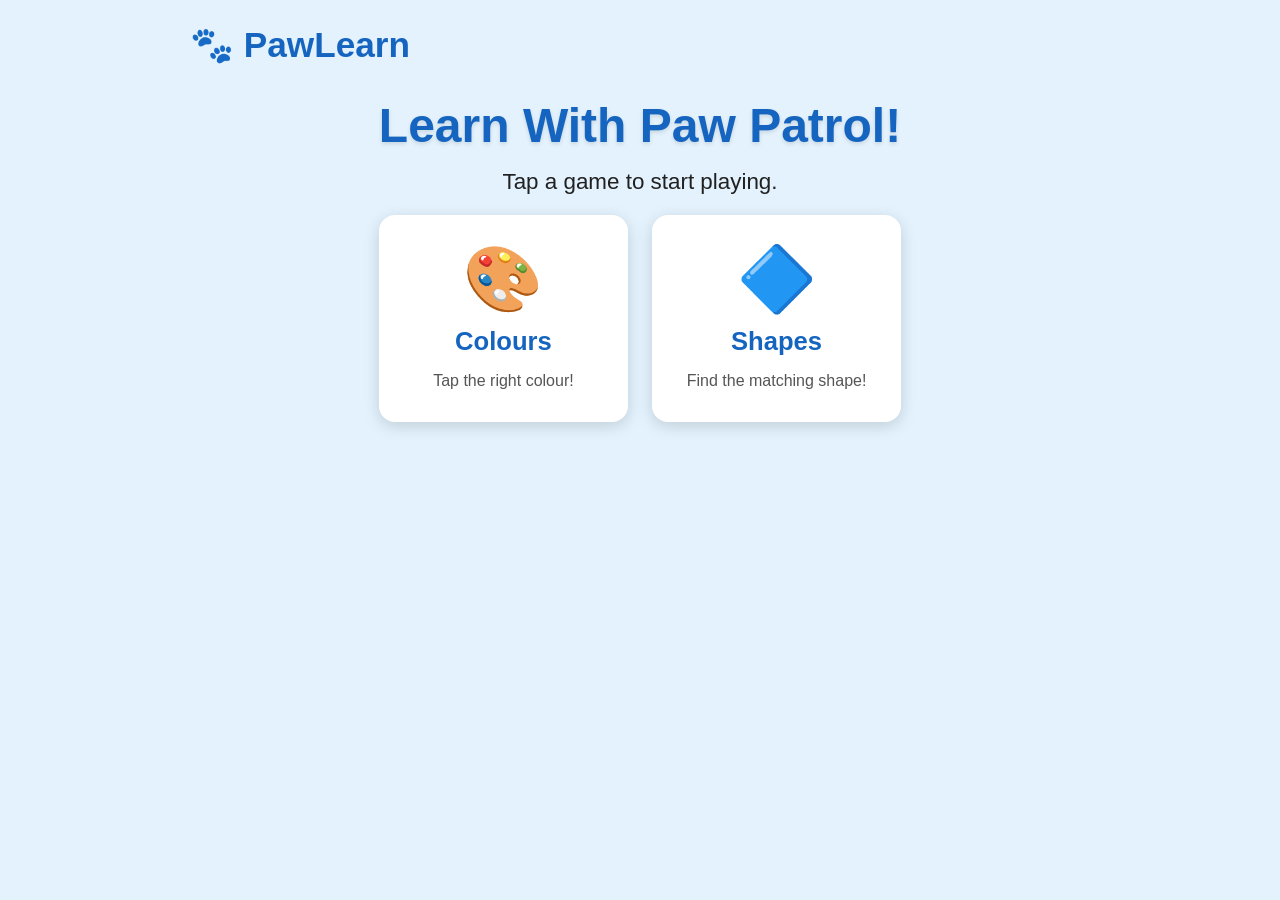
==== index.html @ caae35ad "Scaffold PWA project structure for toddler learning game Co-authored-by: janhelberg <7656835+janhelb" ====
<!DOCTYPE html>
<html lang="en">
<head>
  <meta charset="UTF-8" />
  <meta name="viewport" content="width=device-width, initial-scale=1.0, maximum-scale=1.0, user-scalable=no" />
  <meta name="description" content="Learn With Paw Patrol – a fun toddler learning game." />
  <meta name="theme-color" content="#1565c0" />
  <meta name="mobile-web-app-capable" content="yes" />
  <meta name="apple-mobile-web-app-capable" content="yes" />
  <meta name="apple-mobile-web-app-status-bar-style" content="black-translucent" />
  <meta name="apple-mobile-web-app-title" content="PawLearn" />

  <title>Learn With Paw Patrol</title>

  <!-- PWA Manifest -->
  <link rel="manifest" href="manifest.json" />

  <!-- App icon for iOS / older Android -->
  <link rel="apple-touch-icon" href="shared/icons/icon.svg" />

  <!-- Shared stylesheet -->
  <link rel="stylesheet" href="css/style.css" />
</head>
<body>

  <header class="site-header">
    <span class="logo">🐾 PawLearn</span>
  </header>

  <main>
    <h1>Learn With Paw Patrol!</h1>
    <p class="mb-1">Tap a game to start playing.</p>

    <nav class="game-grid" aria-label="Game selection">

      <!-- Colours game -->
      <a class="game-card" href="games/colors/index.html" aria-label="Play the Colours game">
        <span class="icon" aria-hidden="true">🎨</span>
        <span class="title">Colours</span>
        <span class="desc">Tap the right colour!</span>
      </a>

      <!-- Shapes game -->
      <a class="game-card" href="games/shapes/index.html" aria-label="Play the Shapes game">
        <span class="icon" aria-hidden="true">🔷</span>
        <span class="title">Shapes</span>
        <span class="desc">Find the matching shape!</span>
      </a>

    </nav>
  </main>

  <!-- PWA Service Worker registration -->
  <script>
    if ('serviceWorker' in navigator) {
      window.addEventListener('load', () => {
        navigator.serviceWorker
          .register('./sw.js', { scope: './' })
          .then(reg => console.log('[SW] Registered, scope:', reg.scope))
          .catch(err => console.warn('[SW] Registration failed:', err));
      });
    }
  </script>

</body>
</html>
---- css/style.css ----
/* =============================================================
   LearnWithPawPatrol – shared stylesheet
   ============================================================= */

/* ---- Reset & base ---- */
*, *::before, *::after {
  box-sizing: border-box;
  margin: 0;
  padding: 0;
}

:root {
  --color-bg:       #e3f2fd;
  --color-primary:  #1565c0;
  --color-accent:   #f9a825;
  --color-text:     #212121;
  --color-card:     #ffffff;
  --radius:         16px;
  --shadow:         0 4px 16px rgba(0, 0, 0, 0.15);
  --font-size-base: clamp(1rem, 3vw, 1.4rem);
}

html, body {
  height: 100%;
  width: 100%;
  overflow-x: hidden;
}

body {
  font-family: 'Segoe UI', Tahoma, Geneva, Verdana, sans-serif;
  background: var(--color-bg);
  color: var(--color-text);
  font-size: var(--font-size-base);
  display: flex;
  flex-direction: column;
  align-items: center;
  min-height: 100%;
  padding: 1rem;
}

/* ---- Typography ---- */
h1 {
  font-size: clamp(1.8rem, 6vw, 3rem);
  color: var(--color-primary);
  text-align: center;
  margin-bottom: 0.25em;
  text-shadow: 0 2px 4px rgba(0,0,0,0.12);
}

h2 {
  font-size: clamp(1.2rem, 4vw, 2rem);
  color: var(--color-primary);
  text-align: center;
  margin-bottom: 0.5em;
}

p {
  text-align: center;
  line-height: 1.5;
}

/* ---- Header / branding bar ---- */
.site-header {
  width: 100%;
  max-width: 900px;
  display: flex;
  align-items: center;
  justify-content: space-between;
  padding: 0.5rem 0;
  margin-bottom: 1.5rem;
}

.site-header .logo {
  font-size: clamp(1.4rem, 5vw, 2.2rem);
  font-weight: 700;
  color: var(--color-primary);
  text-decoration: none;
}

.back-btn {
  display: inline-flex;
  align-items: center;
  gap: 0.4em;
  background: var(--color-primary);
  color: #fff;
  border: none;
  border-radius: var(--radius);
  padding: 0.5em 1.2em;
  font-size: clamp(0.9rem, 2.5vw, 1.1rem);
  font-weight: 600;
  cursor: pointer;
  text-decoration: none;
  transition: background 0.2s, transform 0.1s;
}

.back-btn:hover  { background: #0d47a1; }
.back-btn:active { transform: scale(0.96); }

/* ---- Game-card grid (main menu) ---- */
.game-grid {
  display: grid;
  grid-template-columns: repeat(auto-fit, minmax(220px, 1fr));
  gap: 1.5rem;
  width: 100%;
  max-width: 900px;
  margin-top: 1rem;
}

.game-card {
  background: var(--color-card);
  border-radius: var(--radius);
  box-shadow: var(--shadow);
  padding: 2rem 1.5rem;
  display: flex;
  flex-direction: column;
  align-items: center;
  gap: 1rem;
  text-decoration: none;
  color: var(--color-text);
  transition: transform 0.15s, box-shadow 0.15s;
  cursor: pointer;
}

.game-card:hover  { transform: translateY(-4px); box-shadow: 0 8px 24px rgba(0,0,0,0.18); }
.game-card:active { transform: scale(0.97); }

.game-card .icon {
  font-size: 4rem;
  line-height: 1;
}

.game-card .title {
  font-size: clamp(1.2rem, 3.5vw, 1.6rem);
  font-weight: 700;
  color: var(--color-primary);
}

.game-card .desc {
  font-size: clamp(0.85rem, 2.5vw, 1rem);
  color: #555;
  text-align: center;
}

/* ---- Canvas wrapper ---- */
.canvas-wrap {
  display: flex;
  justify-content: center;
  align-items: center;
  width: 100%;
  max-width: 600px;
  margin: 0 auto 1rem;
}

canvas {
  border-radius: var(--radius);
  box-shadow: var(--shadow);
  background: #fff;
  display: block;
  width: 100%;
  height: auto;
  touch-action: manipulation;
}

/* ---- Answer / choice buttons ---- */
.choices {
  display: flex;
  flex-wrap: wrap;
  justify-content: center;
  gap: 0.75rem;
  width: 100%;
  max-width: 600px;
  margin: 0 auto;
}

.choice-btn {
  flex: 1 1 40%;
  min-width: 120px;
  max-width: 220px;
  border: 4px solid transparent;
  border-radius: var(--radius);
  padding: 1rem 0.5rem;
  font-size: clamp(1rem, 3.5vw, 1.3rem);
  font-weight: 700;
  cursor: pointer;
  transition: transform 0.12s, box-shadow 0.12s, border-color 0.12s;
  box-shadow: var(--shadow);
}

.choice-btn:hover  { transform: scale(1.05); }
.choice-btn:active { transform: scale(0.97); }
.choice-btn.correct   { border-color: #2e7d32 !important; box-shadow: 0 0 0 4px #a5d6a7; }
.choice-btn.incorrect { border-color: #c62828 !important; box-shadow: 0 0 0 4px #ef9a9a; }

/* ---- Score / feedback banner ---- */
.score-bar {
  display: flex;
  align-items: center;
  justify-content: center;
  gap: 1.5rem;
  width: 100%;
  max-width: 600px;
  margin-bottom: 1rem;
}

.score-badge {
  background: var(--color-primary);
  color: #fff;
  border-radius: 999px;
  padding: 0.3em 1em;
  font-size: clamp(0.9rem, 2.5vw, 1.1rem);
  font-weight: 700;
}

.feedback {
  font-size: clamp(1.1rem, 4vw, 1.6rem);
  font-weight: 700;
  min-height: 2em;
  text-align: center;
  color: var(--color-primary);
  transition: opacity 0.3s;
}

/* ---- Instruction label ---- */
.instruction {
  font-size: clamp(1rem, 3.5vw, 1.4rem);
  font-weight: 600;
  text-align: center;
  color: var(--color-primary);
  margin-bottom: 0.75rem;
}

/* ---- Utility ---- */
.visually-hidden {
  position: absolute;
  width: 1px; height: 1px;
  overflow: hidden;
  clip: rect(0 0 0 0);
  white-space: nowrap;
}

.mt-1 { margin-top: 1rem; }
.mb-1 { margin-bottom: 1rem; }
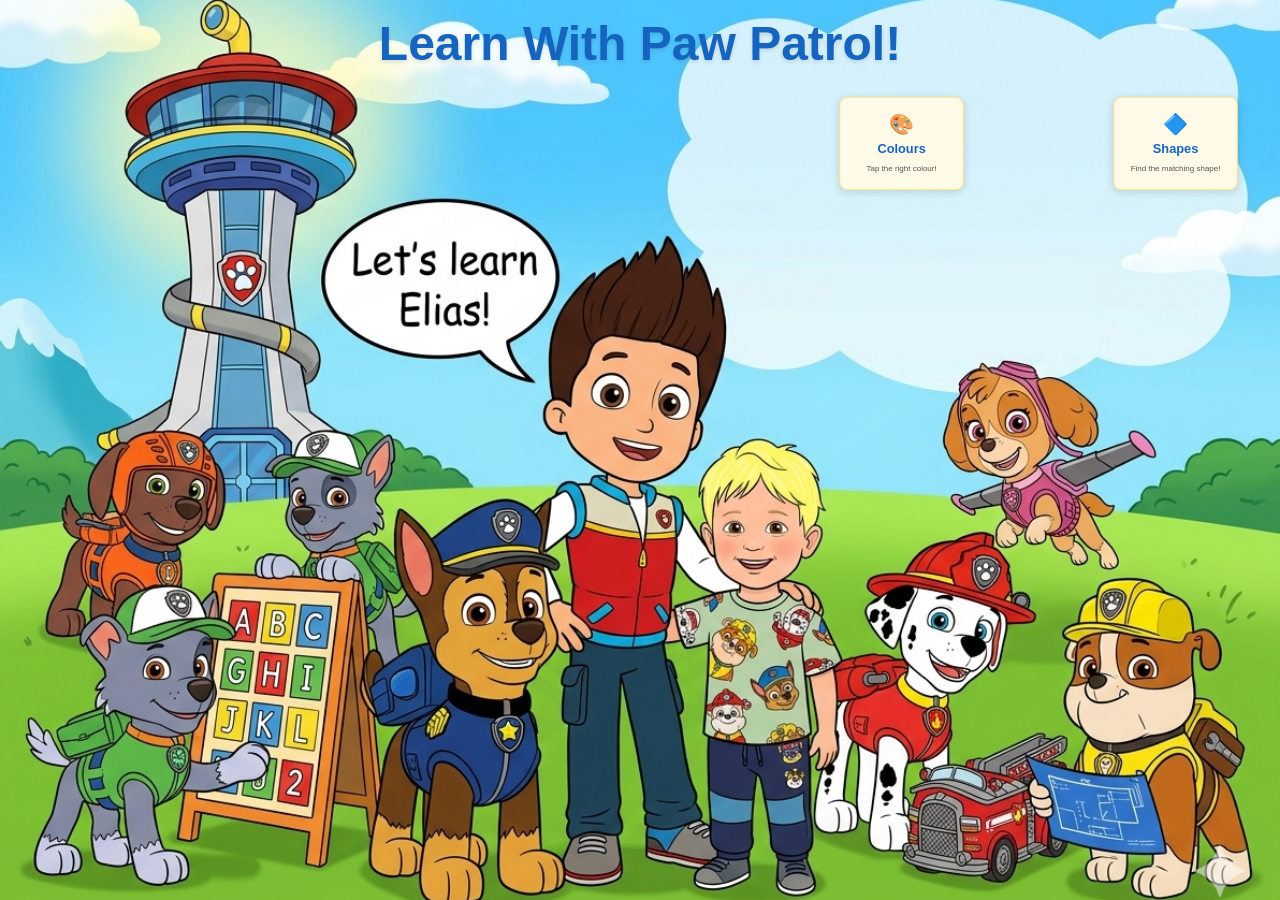
==== commit 3c860845: "Add background image and updated text" ====
--- a/index.html
+++ b/index.html
@@ -23,13 +23,10 @@
 </head>
 <body>
 
-  <header class="site-header">
-    <span class="logo">🐾 PawLearn</span>
-  </header>
+  <!-- Header removed as requested -->
 
   <main>
     <h1>Learn With Paw Patrol!</h1>
-    <p class="mb-1">Tap a game to start playing.</p>
 
     <nav class="game-grid" aria-label="Game selection">
 
--- a/css/style.css
+++ b/css/style.css
@@ -28,7 +28,8 @@
 
 body {
   font-family: 'Segoe UI', Tahoma, Geneva, Verdana, sans-serif;
-  background: var(--color-bg);
+  background: url('../shared/Background/MainImage.png') no-repeat center center fixed;
+  background-size: cover;
   color: var(--color-text);
   font-size: var(--font-size-base);
   display: flex;
@@ -107,7 +108,9 @@
 }
 
 .game-card {
-  background: var(--color-card);
+  background: #fffbe8;
+  /* Add a border for extra contrast */
+  border: 2px solid #ffe082;
   border-radius: var(--radius);
   box-shadow: var(--shadow);
   padding: 2rem 1.5rem;
@@ -125,8 +128,19 @@
 .game-card:active { transform: scale(0.97); }
 
 .game-card .icon {
-  font-size: 4rem;
+  font-size: 2.5rem;
   line-height: 1;
+}
+
+/* Move the two game cards right and up by 20% */
+.game-grid {
+  position: relative;
+}
+.game-card {
+  position: relative;
+  left: 160%;
+  top: -20%;
+  transform: scale(0.5);
 }
 
 .game-card .title {
